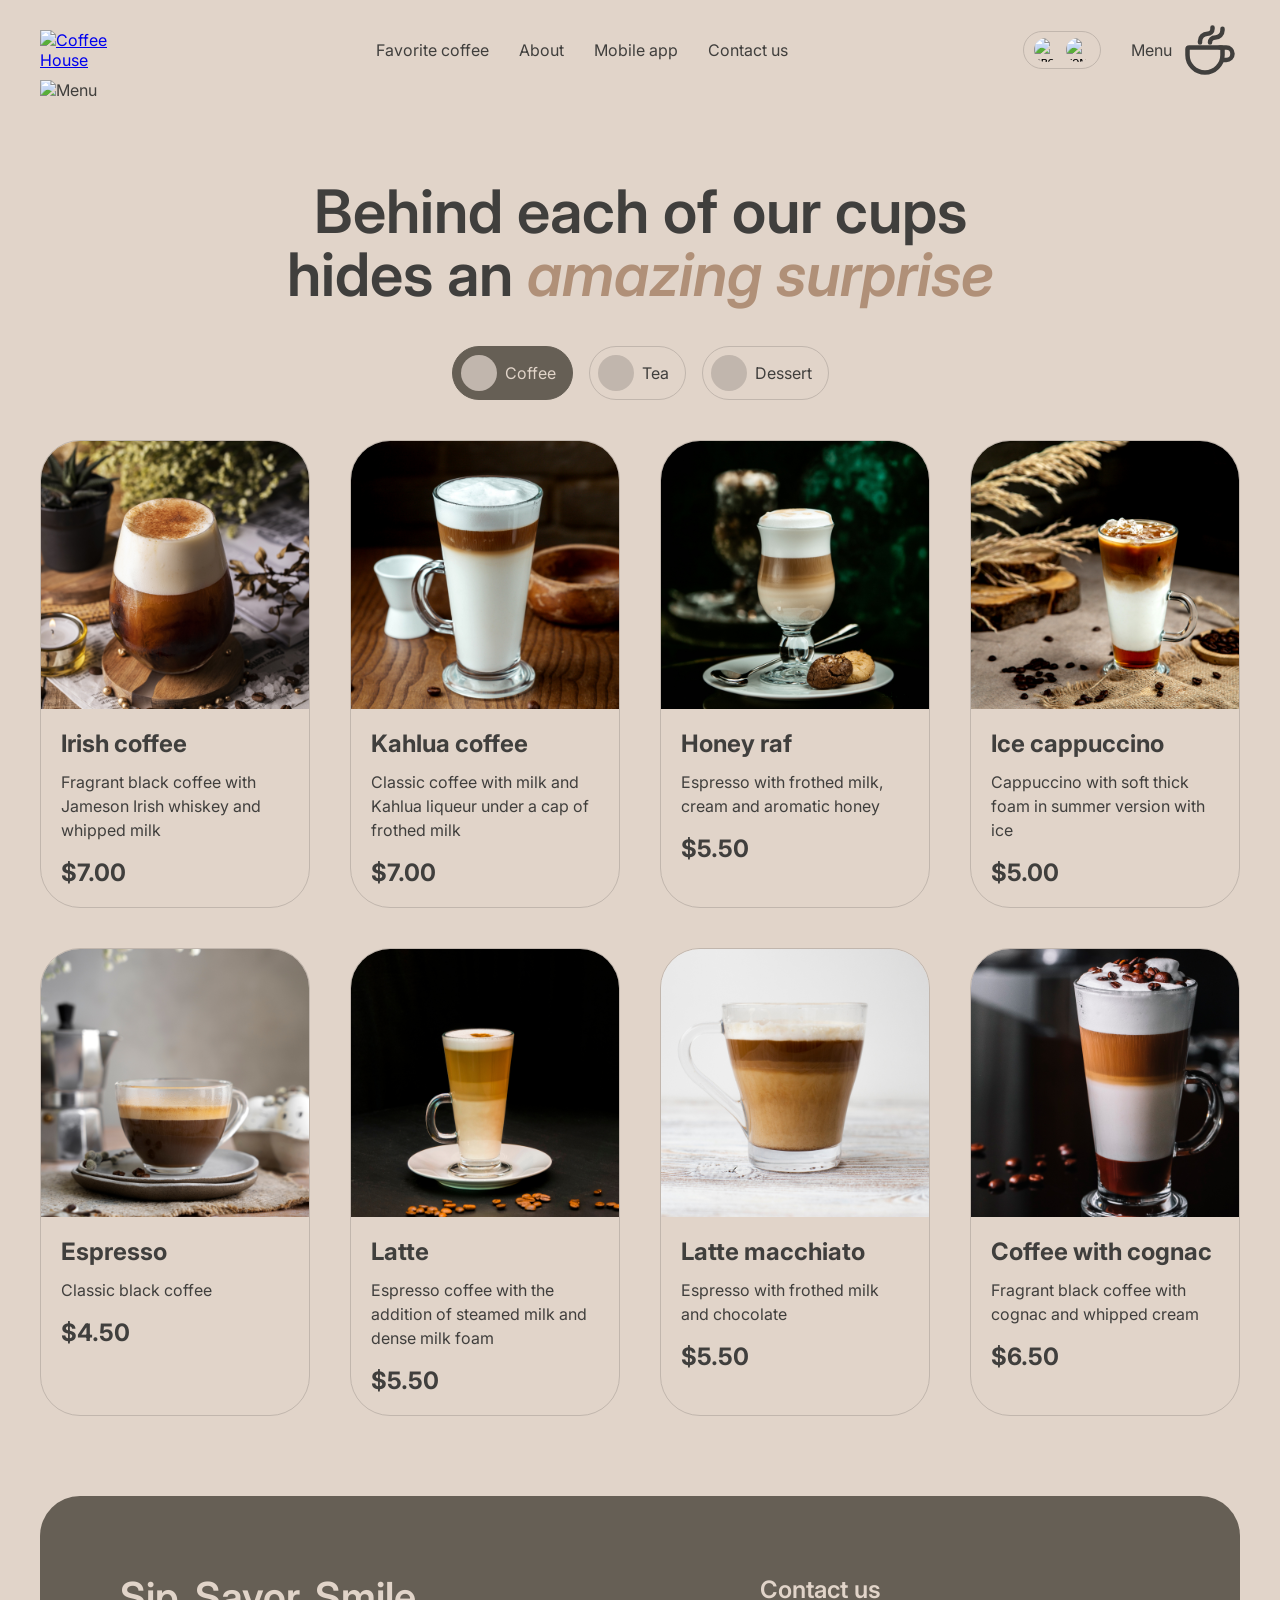
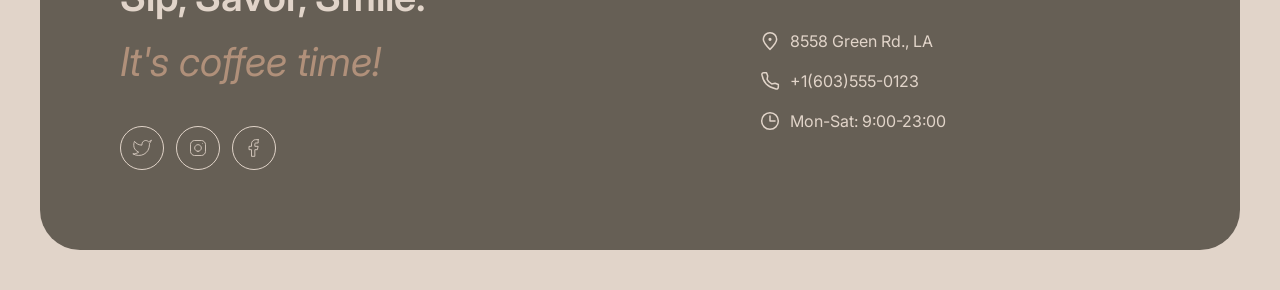
==== menu.html @ 7ecd3301 "feat: add burger menu and coffee cards" ====
<!DOCTYPE html>
<html lang="en">

<head>
    <meta charset="UTF-8">
    <meta name="viewport" content="width=device-width, initial-scale=1.0">
    <title>Coffee House</title>
    <link rel="preconnect" href="https://fonts.googleapis.com">
    <link rel="preconnect" href="https://fonts.gstatic.com" crossorigin>
    <link href="https://fonts.googleapis.com/css2?family=Inter:wght@400;500;600;700&display=swap" rel="stylesheet">
    <link rel="stylesheet" href="style.css">
</head>

<body>
    <header class="header">
        <div class="header-container">
            <a class="header-logo" href="index.html">
                <img class="logo-light" src="assets/logo.svg" alt="Coffee House">
                <img class="logo-dark" src="assets/logo (1).svg" alt="Coffee House"></a>
            <nav class="header-nav">
                <ul>
                    <li>
                        <a href="index.html#favorite">Favorite coffee</a>
                    </li>
                    <li>
                        <a href="index.html#about">About</a>
                    </li>
                    <li>
                        <a href="index.html#mobile">Mobile app</a>
                    </li>
                    <li>
                        <a href="#contacts">Contact us</a>
                    </li>
                </ul>
            </nav>
            <div class="header-actions">
                <button class="theme-button" id="theme-toggle" type="button">
                    <img src="assets/Light.svg" alt="светлая тема">
                    <img src="assets/Dark.svg" alt="темная тема">
                </button>
                <button class="mobile-menu-button" id="mobile-menu-button" type="button" aria-label="Открыть меню">
                    <span></span>
                    <span></span>
                </button>
                <a class="header-menu" href="menu.html">Menu
                    <img src="assets/coffee-cup.svg" alt="Menu">
                </a>
            </div>
        </div>
        <div class="mobile-menu" id="mobile-menu">
            <a href="index.html#favorite">Favorite coffee</a>
            <a href="index.html#about">About</a>
            <a href="index.html#mobile">Mobile app</a>
            <a href="#contacts">Contact us</a>
            <a href="menu.html">Menu
                <img src="assets/coffee-cup.svg" alt="Menu">
            </a>
        </div>
        <a class="header-menu" href="menu.html">
            <img src="assets/menu-item.svg" alt="Menu">
        </a>
        </div>
        </div>
    </header>
    <main>
        <section class="menu-page">
            <h1>Behind each of our cups hides an <span>amazing surprise</span></h1>
            <div class="menu-categories">
                <button class="menu-category active" type="button">
                    <span class="menu-category-dot"></span>
                    Coffee
                </button>

                <button class="menu-category" type="button">
                    <span class="menu-category-dot"></span>
                    Tea
                </button>

                <button class="menu-category" type="button">
                    <span class="menu-category-dot"></span>
                    Dessert
                </button>
            </div>
            <div class="menu-grid">
                <article class="menu-card">
                    <img src="assets/coffee-1.svg" alt="Irish coffee">
                    <div class="menu-card-content">
                        <h3>Irish coffee</h3>
                        <p>Fragrant black coffee with Jameson Irish whiskey and whipped milk</p>
                        <strong>$7.00</strong>
                    </div>
                </article>
                <article class="menu-card">
                    <img src="assets/coffee-2.svg" alt="Kahlua coffee">
                    <div class="menu-card-content">
                        <h3>Kahlua coffee</h3>
                        <p>Classic coffee with milk and Kahlua liqueur under a cap of frothed milk</p>
                        <strong>$7.00</strong>
                    </div>
                </article>

                <article class="menu-card">
                    <img src="assets/coffee-3.svg" alt="Honey raf">
                    <div class="menu-card-content">
                        <h3>Honey raf</h3>
                        <p>Espresso with frothed milk, cream and aromatic honey</p>
                        <strong>$5.50</strong>
                    </div>
                </article>

                <article class="menu-card">
                    <img src="assets/coffee-4.svg" alt="Ice cappuccino">
                    <div class="menu-card-content">
                        <h3>Ice cappuccino</h3>
                        <p>Cappuccino with soft thick foam in summer version with ice</p>
                        <strong>$5.00</strong>
                    </div>
                </article>

                <article class="menu-card">
                    <img src="assets/coffee-5.svg" alt="Espresso">
                    <div class="menu-card-content">
                        <h3>Espresso</h3>
                        <p>Classic black coffee</p>
                        <strong>$4.50</strong>
                    </div>
                </article>

                <article class="menu-card">
                    <img src="assets/coffee-6.svg" alt="Cappuccino">
                    <div class="menu-card-content">
                        <h3>Latte</h3>
                        <p>Espresso coffee with the addition of steamed milk and dense milk foam</p>
                        <strong>$5.50</strong>
                    </div>
                </article>

                <article class="menu-card">
                    <img src="assets/coffee-7.svg" alt="Latte">
                    <div class="menu-card-content">
                        <h3>Latte macchiato</h3>
                        <p>Espresso with frothed milk and chocolate</p>
                        <strong>$5.50</strong>
                    </div>
                </article>

                <article class="menu-card">
                    <img src="assets/coffee-8.svg" alt="Mocha">
                    <div class="menu-card-content">
                        <h3>Coffee with cognac</h3>
                        <p>Fragrant black coffee with cognac and whipped cream</p>
                        <strong>$6.50</strong>
                    </div>
                </article>
            </div>
            <div class="load-more-wrapper">
                <button class="load-more" type="button" aria-label="Load more">
                    <span>↓</span>
                </button>
            </div>
        </section>
    </main>
    <footer class="footer" id="contacts">
        <div class="footer-left">
            <h2>Sip, Savor, Smile.</h2>
            <p>It's coffee time!</p>
            <div class="footer-socials">
                <a href="#" aria-label="Twitter">
                    <img src="assets/twitter.svg">
                </a>
                <a href="#" aria-label="Instagram">
                    <img src="assets/instagram.svg">
                </a>
                <a href="#" aria-label="Facebook">
                    <img src="assets/facebook.svg">
                </a>
            </div>
        </div>
        <div class="footer-right">
            <h3>Contact us</h3>
            <a href="#" class="footer-contact">
                <img src="assets/pin-alt.svg">
                8558 Green Rd., LA
            </a>
            <a href="#" class="footer-contact">
                <img src="assets/phone.svg">
                +1(603)555-0123
            </a>
            <p class="footer-contact">
                <img src="assets/clock.svg">
                Mon-Sat: 9:00-23:00
            </p>
        </div>
    </footer>
    <script src="script.js"></script>
</body>

</html>
---- style.css ----
* {
    box-sizing: border-box;
}

html {
    scroll-behavior: smooth;
}

.header-nav a,
.header-menu {
    transition: color 0.3s ease;
}

.header-nav a:hover,
.header-menu:hover {
    color: #B0907A;
}

.hero-button {
    transition: background-color 0.3s ease,
        color 0.3s ease;
}

.hero-button:hover {
    background-color: #B0907A;
    color: #E1D4C9;
}

.theme-button img {
    transition: opacity 0.3s ease;
}

.theme-button img:hover {
    opacity: 0.6;
}

body {
    margin: 0;
    font-family: "Inter", sans-serif;
    background-color: #E1D4C9;
    color: #403F3D;
}

.header {
    padding: 20px 40px;
}

.header-container {
    display: flex;
    align-items: center;
    justify-content: space-between;
}

.header-logo .logo-dark {
    display: none;
}

.header-logo .logo-light {
    display: block;
}

.header-logo img {
    width: 100px;
    display: block;
}

.header-nav ul {
    display: flex;
    gap: 30px;
    list-style: none;
    margin: 0;
    padding: 0;
}

.header-nav a,
.header-menu {
    color: #403F3D;
    text-decoration: none;
}

.header-actions {
    display: flex;
    align-items: center;
    gap: 30px;
}

.header-menu {
    display: flex;
    align-items: center;
    gap: 8px;
}

.header-menu img {
    width: 60px;
}

.theme-button {
    display: flex;
    align-items: center;
    gap: 8px;
    border: 1px solid #c1b6ad;
    border-radius: 100px;
    background: transparent;
    padding: 6px 10px;
    cursor: pointer;
}

.theme-button img {
    width: 24px;
    height: 24px;
    border-radius: 50%;
    transition: background-color 0.3s ease;
}

.theme-button img:hover {
    background-color: #665F55;
}

.hero {
    min-height: 600px;
    margin: 0 40px;
    border-radius: 40px;
    background-image: url("assets/img-hero.jpg");
    background-size: cover;
    background-position: center;
    display: flex;
    align-items: center;
}

.hero-content {
    max-width: 530px;
    margin-left: 100px;
}

.hero h1 {
    margin: 0 0 24px;
    color: #e1d4c9;
    font-size: 60px;
    line-height: 1.05;
    font-weight: 600;
}

.hero h1 span {
    color: #b0907a;
    font-style: italic;
}

.hero p {
    margin: 0 0 40px;
    font-size: 16px;
    line-height: 1.5;
    color: #E1D4C9;
}

.hero-button {
    display: inline-flex;
    align-items: center;
    justify-content: center;
    min-width: 200px;
    padding: 20px 30px;
    border-radius: 100px;
    background-color: #E1D4C9;
    color: #403F3D;
    text-decoration: none;
    font-weight: 600;
    gap: 10px;
}

.hero-button img {
    width: 10px;
    height: 10px;
}

.hero-button:hover {
    background-color: #665F55;
    color: #E1D4C9;
}

.favorite {
    padding: 80px 40px;
    text-align: center;
}

.favorite h2 {
    margin: 0 auto 40px;
    color: #403F3D;
    font-size: 60px;
    line-height: 1.05;
    font-weight: 600;
}

.favorite h2 span {
    color: #B09078;
    font-style: italic;
}

.favorite-slider {
    display: flex;
    align-items: center;
    justify-content: space-between;
    width: 100%;
    margin: 0 auto;
}

.favorite-card {
    width: 480px;
    text-align: center;
}

.favorite-card>img {
    width: 100%;
    max-width: 480px;
    display: block;
    margin: 0 auto 20px;
}

.favorite-info h3 {
    margin: 0 0 16px;
    color: #403F3D;
    font-size: 24px;
}

.favorite-info p {
    max-width: 500px;
    margin: 0 auto 16px;
    color: #403F3D;
    font-size: 16px;
    line-height: 1.5;
}

.favorite-info strong {
    display: block;
    color: #403F3D;
    font-size: 24px;
}

.slider-button {
    width: 60px;
    height: 60px;
    border: 1px solid #403F3D;
    border-radius: 50%;
    background: transparent;
    color: #403F3D;
    font-size: 24px;
    cursor: pointer;
    transition: background-color 0.3s ease,
        border-color 0.3s ease,
        color 0.3s ease;
}

.slider-button:hover {
    background-color: #665F55;
    border-color: #665F55;
    color: #E1D4C9;
}

.slider-controls {
    display: flex;
    justify-content: center;
    gap: 8px;
    margin-top: 30px;
}

.slider-control {
    width: 40px;
    height: 4px;
    border-radius: 10px;
    background-color: #C1B6AD;
}

.slider-control.active {
    background-color: #403F3D;
}

.about {
    padding: 80px 40px;
}

.about h2 {
    margin: 0 0 40px;
    color: #403F3D;
    font-size: 60px;
    line-height: 1.05;
    font-weight: 500;
}

.about h2 span {
    color: #B09078;
    font-style: italic;
}

.about-gallery {
    display: flex;
    justify-content: center;
    gap: 40px;
}

.about-column {
    display: flex;
    flex-direction: column;
    gap: 40px;
    width: 50%;
}

.about-column img {
    width: 100%;
    display: block;
    border-radius: 20px;
    object-fit: cover;
}

.about-column:first-child img:first-child {
    height: 590px;
}

.about-column:first-child img:last-child {
    height: 430px;
}

.about-column:last-child img:first-child {
    height: 430px;
}

.about-column:last-child img:last-child {
    height: 590px;
}

/* Mobile app */

.mobile {
    margin: 0 40px;
    padding: 80px 0;
    display: flex;
    align-items: center;
    justify-content: space-between;
    gap: 40px;
}

.mobile-content {
    max-width: 630px;
}

.mobile h2 {
    margin: 0 0 40px;
    color: #403F3D;
    font-size: 60px;
    line-height: 1.05;
    font-weight: 600;
}

.mobile h2 span {
    color: #B09078;
    font-style: italic;
}

.mobile-content>p {
    max-width: 600px;
    margin: 0 0 40px;
    color: #403F3D;
    font-size: 16px;
    line-height: 1.5;
}

.mobile-buttons {
    display: flex;
    gap: 20px;
}

.mobile-button {
    display: flex;
    align-items: center;
    gap: 10px;
    min-width: 200px;
    padding: 12px 20px;
    border: 1px solid #403F3D;
    border-radius: 100px;
    color: #403F3D;
    text-decoration: none;
    transition: background-color 0.3s ease,
        color 0.3s ease;
    ;
}

.mobile-button:hover {
    background-color: #665F55;
    color: #E1D4C9;
}

.mobile-button-icon {
    font-size: 24px;
}

.mobile-button-icon img {
    transition: filter 0.3s ease;
}

.mobile-button:hover .mobile-button-icon img {
    filter: brightness(0) saturate(100%) invert(86%) sepia(11%) saturate(300%) hue-rotate(345deg) brightness(95%) contrast(90%);
}

.mobile-button small {
    display: block;
    font-size: 10px;
    line-height: 1.2;
}

.mobile-button span:last-child {
    font-size: 16px;
    font-weight: 600;
}

.mobile-image {
    flex-shrink: 0;
    width: 630px;
}

.mobile-image img {
    width: 100%;
    display: block;
}

/* Footer */

.footer {
    margin: 80px 40px 40px;
    padding: 80px;
    display: flex;
    justify-content: space-between;
    align-items: flex-start;
    gap: 40px;

    background-color: #665F55;
    border-radius: 40px;
}

.footer-left {
    max-width: 600px;
}

.footer-left h2 {
    margin: 0 0 20px;

    color: #E1D4C9;
    font-size: 40px;
    line-height: 1.05;
    font-weight: 600;
}

.footer-left p {
    margin: 0 0 40px;

    color: #B0907A;
    font-size: 40px;
    font-style: italic;
    line-height: 1.2;
}

.footer-socials {
    display: flex;
    gap: 12px;
}

.footer-socials a {
    width: 44px;
    height: 44px;

    display: flex;
    align-items: center;
    justify-content: center;

    border: 1px solid #E1D4C9;
    border-radius: 50%;

    transition: background-color 0.3s ease,
        opacity 0.3s ease;
}

.footer-socials a:hover {
    background-color: #E1D4C9;
}

.footer-socials a:hover img {
    filter: brightness(0) saturate(100%) invert(39%) sepia(8%) saturate(600%) hue-rotate(355deg) brightness(90%) contrast(90%);
}

.footer-socials a {
    transition: background-color 0.3s ease,
        border-color 0.3s ease;
}

.footer-socials img {
    width: 20px;
    height: 20px;
    display: block;
}

.footer-right {
    display: flex;
    flex-direction: column;
    gap: 16px;

    min-width: 400px;
}

.footer-right h3 {
    margin: 0 0 8px;

    color: #E1D4C9;
    font-size: 24px;
    line-height: 1.2;
    font-weight: 600;
}

.footer-contact {
    display: flex;
    align-items: center;
    gap: 10px;

    margin: 0;

    color: #E1D4C9;
    font-size: 16px;
    line-height: 1.5;
    text-decoration: none;
}

.footer-contact img {
    width: 20px;
    height: 20px;
    flex-shrink: 0;
}

a.footer-contact:hover {
    text-decoration: underline;
}

@media (max-width: 768px) {

    /* Header */

    .header {
        padding: 20px 30px;
    }

    .header-nav {
        display: none;
    }

    .header-actions {
        gap: 20px;
    }


    /* Hero */

    .hero {
        margin: 0 30px;
        min-height: 600px;
    }

    .hero-content {
        max-width: 100%;
        margin-left: 60px;
        margin-right: 60px;
    }

    .hero h1 {
        font-size: 50px;
    }


    /* Favorite */

    .favorite {
        padding: 60px 30px;
    }

    .favorite h2 {
        font-size: 50px;
        white-space: normal;
    }

    .favorite-slider {
        gap: 20px;
    }

    .favorite-card {
        width: min(480px, calc(100% - 120px));
    }

    .favorite-card>img {
        width: 100%;
    }

    .slider-button {
        width: 50px;
        height: 50px;
        flex-shrink: 0;
    }


    /* About */

    .about {
        padding: 60px 30px;
    }

    .about h2 {
        font-size: 50px;
    }

    .about-gallery {
        gap: 20px;
    }

    .about-column {
        gap: 20px;
        width: calc(50% - 10px);
    }

    .about-column:first-child img:first-child {
        height: 450px;
    }

    .about-column:first-child img:last-child {
        height: 320px;
    }

    .about-column:last-child img:first-child {
        height: 320px;
    }

    .about-column:last-child img:last-child {
        height: 450px;
    }


    /* Mobile app */

    .mobile {
        margin: 0 30px;
        padding: 60px 0;
        flex-direction: column;
        align-items: stretch;
    }

    .mobile-content {
        max-width: 100%;
    }

    .mobile h2 {
        font-size: 50px;
    }

    .mobile-image {
        width: 100%;
        max-width: 630px;
    }

    .mobile-buttons {
        flex-wrap: wrap;
    }


    /* Footer */

    .footer {
        margin: 60px 30px 30px;
        padding: 60px;
        flex-direction: column;
    }

    .footer-left {
        max-width: 100%;
    }

    .footer-right {
        min-width: 0;
        width: 100%;
    }

}

@media (max-width: 380px) {

    /* Header */

    .header {
        padding: 20px 16px;
    }

    .header-actions {
        gap: 12px;
    }

    .theme-button {
        padding: 5px 8px;
    }

    .theme-button img {
        width: 20px;
        height: 20px;
    }

    .header-menu {
        font-size: 14px;
    }


    /* Hero */

    .hero {
        margin: 0 16px;
        min-height: 550px;
        border-radius: 30px;
    }

    .hero-content {
        margin: 0 20px;
    }

    .hero h1 {
        font-size: 40px;
    }

    .hero p {
        font-size: 14px;
    }

    .hero-button {
        width: auto;
        min-width: 160px;
        padding: 16px 24px;
        justify-content: center;
    }


    /* Favorite */

    .favorite {
        padding: 50px 16px;
    }

    .favorite h2 {
        font-size: 40px;
        white-space: normal;
    }

    .favorite-slider {
        justify-content: center;
    }

    .favorite-card {
        width: calc(100% - 80px);
        margin: 0 auto;
    }

    .favorite-card>img {
        width: 100%;
        margin: 0 auto 20px;
    }

    .favorite-info h3 {
        font-size: 20px;
    }

    .favorite-info p {
        font-size: 14px;
    }

    .favorite-info strong {
        font-size: 20px;
    }

    .slider-button {
        display: none;
    }


    /* About */

    .about {
        padding: 50px 16px;
    }

    .about h2 {
        font-size: 40px;
    }

    .about-gallery {
        display: block;
    }

    .about-column:first-child img:last-child,
    .about-column:last-child img:first-child {
        display: none;
    }

    .about-column {
        width: 100%;
    }

    .about-column:first-child img:first-child,
    .about-column:last-child img:last-child {
        width: 100%;
        height: 400px !important;
        object-fit: cover;
        object-position: center;
        border-radius: 20px;
    }

    .about-column:last-child {
        margin-top: 20px;
    }

    /* Mobile app */

    .mobile {
        margin: 0 16px;
        padding: 50px 0;
    }

    .mobile h2 {
        font-size: 40px;
    }

    .mobile-content>p {
        font-size: 14px;
    }

    .mobile-buttons {
        flex-direction: column;
        align-items: flex-start;
        gap: 12px;
    }

    .mobile-button {
        width: auto;
        min-width: 180px;
        padding: 10px 16px;
    }


    /* Footer */

    .footer {
        margin: 50px 16px 16px;
        padding: 40px 24px;
        border-radius: 30px;
    }

    .footer-left h2 {
        font-size: 32px;
        white-space: nowrap;
        margin-bottom: 8px;
    }

    .footer-left p {
        font-size: 32px;
    }

    .footer-right h3 {
        font-size: 22px;
    }

    .footer-contact {
        font-size: 14px;
    }

    html {
        scroll-behavior: smooth;
    }

    .header-nav a,
    .header-menu {
        transition: color 0.3s ease;
    }

    .header-nav a:hover,
    .header-menu:hover {
        color: #B0907A;
    }

    .hero-button {
        transition: background-color 0.3s ease,
            color 0.3s ease;
    }

    .hero-button:hover {
        background-color: #B0907A;
        color: #E1D4C9;
    }

    .theme-button {
        transition: background-color 0.3s ease;
    }

    .theme-button:hover {
        background-color: #B0907A;
    }
}

body.dark-theme {
    background-color: #292826;
    color: #E1D4C9;
}

body.dark-theme .header-logo .logo-light {
    display: none;
}

body.dark-theme .header-logo .logo-dark {
    display: block;
}

body.dark-theme .header-nav a {
    color: #e1d4c9;
}

body.dark-theme .header-menu {
    color: #E1D4C9;
}

body.dark-theme .theme-button {
    border-color: #E1D4C9;
    color: #E1D4C9;
}

body.dark-theme .header-menu {
    color: #E1D4C9;
}

body.dark-theme .header-menu img {
    filter: brightness(0) saturate(100%) invert(86%) sepia(11%) saturate(300%) hue-rotate(345deg) brightness(95%) contrast(90%);
}

body.dark-theme .hero h1 {
    color: #E1D4C9;
}

body.dark-theme .hero p {
    color: #E1D4C9;
}

body.dark-theme .hero-button {
    background-color: #403F3D;
    color: #E1D4C9;
}

body.dark-theme .favorite h2,
body.dark-theme .favorite-info h3,
body.dark-theme .favorite-info p,
body.dark-theme .favorite-info strong {
    color: #E1D4C9;
}

body.dark-theme .slider-button {
    border-color: #E1D4C9;
    color: #E1D4C9;
}

body.dark-theme .slider-button:hover {
    background-color: #403F3D;
    border-color: transparent;
    color: #E1D4C9;
}

body.dark-theme .slider-control.active {
    background-color: #E1D4C9;
}

body.dark-theme .about h2 {
    color: #E1D4C9;
}

body.dark-theme .mobile h2,
body.dark-theme .mobile-content>p {
    color: #E1D4C9;
}

body.dark-theme .mobile-button {
    border-color: #E1D4C9;
    color: #E1D4C9;
}

body.dark-theme .mobile-button:hover {
    background-color: #403F3D;
    border-color: transparent;
    color: #E1D4C9;
}

body.dark-theme .mobile-button-icon img {
    filter: brightness(0) saturate(100%) invert(86%) sepia(11%) saturate(300%) hue-rotate(345deg) brightness(95%) contrast(90%);
}


body.dark-theme .footer {
    background-color: #403F3D;
}

/* MENU PAGE */

.menu-page {
    padding: 60px 40px 0;
    text-align: center;
}

.menu-page h1 {
    max-width: 800px;
    margin: 0 auto 40px;
    color: #403F3D;
    font-size: 60px;
    line-height: 1.05;
    font-weight: 600;
}

.menu-page h1 span {
    color: #B09078;
    font-style: italic;
}

.menu-categories {
    display: flex;
    justify-content: center;
    gap: 16px;
    margin-bottom: 40px;
}

.menu-category {
    display: flex;
    align-items: center;
    gap: 8px;
    padding: 8px 16px 8px 8px;
    border: 1px solid #C1B6AD;
    border-radius: 100px;
    background: transparent;
    color: #403F3D;
    font-family: inherit;
    font-size: 16px;
    cursor: pointer;
}

.menu-category.active {
    background-color: #665F55;
    border-color: #665F55;
    color: #E1D4C9;
}

.menu-category-dot {
    width: 36px;
    height: 36px;
    border-radius: 50%;
    background-color: #C1B6AD;
    display: block;
    flex-shrink: 0;
}

.menu-grid {
    display: grid;
    grid-template-columns: repeat(4, 1fr);
    gap: 40px;
}

.menu-card {
    overflow: hidden;
    border: 1px solid #C1B6AD;
    border-radius: 40px;
    text-align: left;
}

.menu-card>img {
    width: 100%;
    display: block;
}

.menu-card-content {
    padding: 20px;
}

.menu-card-content h3 {
    margin: 0 0 12px;
    color: #403F3D;
    font-size: 24px;
}

.menu-card-content p {
    margin: 0 0 16px;
    color: #403F3D;
    font-size: 16px;
    line-height: 1.5;
}

.menu-card-content strong {
    display: block;
    color: #403F3D;
    font-size: 24px;
}

.load-more {
    display: none;
}

@media (max-width: 768px) {

    body {
        overflow-x: hidden;
    }

    .menu-page {
        padding: 40px 20px 0;
    }

    .menu-page h1 {
        font-size: 40px;
    }

    .menu-grid {
        grid-template-columns: repeat(2, 1fr);
        gap: 20px;
    }

    .menu-card {
        border-radius: 30px;
    }

    .menu-card-content {
        padding: 16px;
    }

    .menu-card-content h3 {
        font-size: 20px;
    }

    .menu-card:nth-child(n + 5) {
        display: none;
    }

    .load-more-wrapper {
        width: 100%;
        display: flex;
        justify-content: center;
        margin-top: 40px;
    }

    .load-more {
        display: flex;
        align-items: center;
        justify-content: center;
        width: 60px;
        height: 60px;
        margin: 0;
        padding: 0;
        border: 1px solid #403F3D;
        border-radius: 50%;
        background-color: transparent;
        color: #403F3D;
        font-family: inherit;
        font-size: 24px;
        cursor: pointer;
    }
}

@media (max-width: 380px) {

    .menu-page {
        padding: 30px 16px 0;
    }

    .menu-page h1 {
        font-size: 32px;
    }

    .menu-categories {
        gap: 8px;
    }

    .menu-category {
        padding: 6px 12px 6px 6px;
        font-size: 14px;
    }

    .menu-category-dot {
        width: 30px;
        height: 30px;
    }

    .menu-grid {
        display: grid;
        grid-template-columns: 1fr;
        gap: 20px;
    }

    .menu-card {
        border-radius: 24px;
    }

    .load-more {
        display: flex;
        margin: 40px auto 0;
    }
}

body.dark-theme .menu-page h1,
body.dark-theme .menu-card-content h3,
body.dark-theme .menu-card-content p,
body.dark-theme .menu-card-content strong {
    color: #E1D4C9;
}

body.dark-theme .menu-category {
    color: #E1D4C9;
    border-color: #C1B6AD;
}

body.dark-theme .menu-category.active {
    background-color: #665F55;
    border-color: #665F55;
    color: #E1D4C9;
}

body.dark-theme .menu-card {
    border-color: #C1B6AD;
}

body.dark-theme .load-more {
    border-color: #E1D4C9;
    color: #E1D4C9;
}

body.dark-theme .load-more:hover {
    background-color: #403F3D;
    border-color: #403F3D;
}

/* Mobile menu */

.mobile-menu-button {
    display: none;
    width: 44px;
    height: 44px;
    padding: 0;
    border: 1px solid #403F3D;
    border-radius: 50%;
    background: transparent;
    cursor: pointer;
    align-items: center;
    justify-content: center;
    flex-direction: column;
    gap: 6px;
}

.mobile-menu-button span {
    display: block;
    width: 20px;
    height: 2px;
    background-color: #403F3D;
    border-radius: 2px;
    transition: transform 0.3s ease;
}

.mobile-menu-button.active span:first-child {
    transform: translateY(4px) rotate(45deg);
}

.mobile-menu-button.active span:last-child {
    transform: translateY(-4px) rotate(-45deg);
}

.mobile-menu {
    display: none;
}

@media (max-width: 768px) {

    .header {
        position: relative;
        z-index: 20;
    }

    .header-menu {
        display: none;
    }

    .mobile-menu-button {
        display: flex;
    }

    .header-actions {
        gap: 12px;
    }

    .mobile-menu {
        position: fixed;
        top: 0;
        left: 0;
        z-index: 10;
        width: 100%;
        height: 100vh;
        display: none;
        flex-direction: column;
        align-items: center;
        justify-content: center;
        gap: 32px;
        background-color: #E1D4C9;
    }

    .mobile-menu a {
        display: block;
        color: #403F3D;
        text-decoration: none;
        font-size: 32px;
        line-height: 1.2;
    }

    .mobile-menu.active {
        display: flex;
    }

}

/* Mobile menu dark theme */

body.dark-theme .mobile-menu-button {
    border-color: #E1D4C9;
}

body.dark-theme .mobile-menu-button span {
    background-color: #E1D4C9;
}

body.dark-theme .mobile-menu {
    background-color: #292826;
}

body.dark-theme .mobile-menu a {
    color: #E1D4C9;
}

@media (max-width: 768px) {

    .header {
        position: relative;
        z-index: 20;
    }

    .header-container {
        position: relative;
        z-index: 30;
    }

    .header-menu {
        display: none;
    }

    .mobile-menu-button {
        display: flex;
        position: relative;
        z-index: 40;
    }

    .header-actions {
        gap: 12px;
    }

    .mobile-menu {
        position: fixed;
        top: 0;
        left: 0;
        z-index: 20;
        width: 100%;
        height: 100vh;
        display: none;
        flex-direction: column;
        align-items: center;
        justify-content: center;
        gap: 32px;
        background-color: #E1D4C9;
    }

    .mobile-menu a {
        display: block;
        color: #403F3D;
        text-decoration: none;
        font-size: 32px;
        line-height: 1.2;
    }

    .mobile-menu.active {
        display: flex;
    }
}
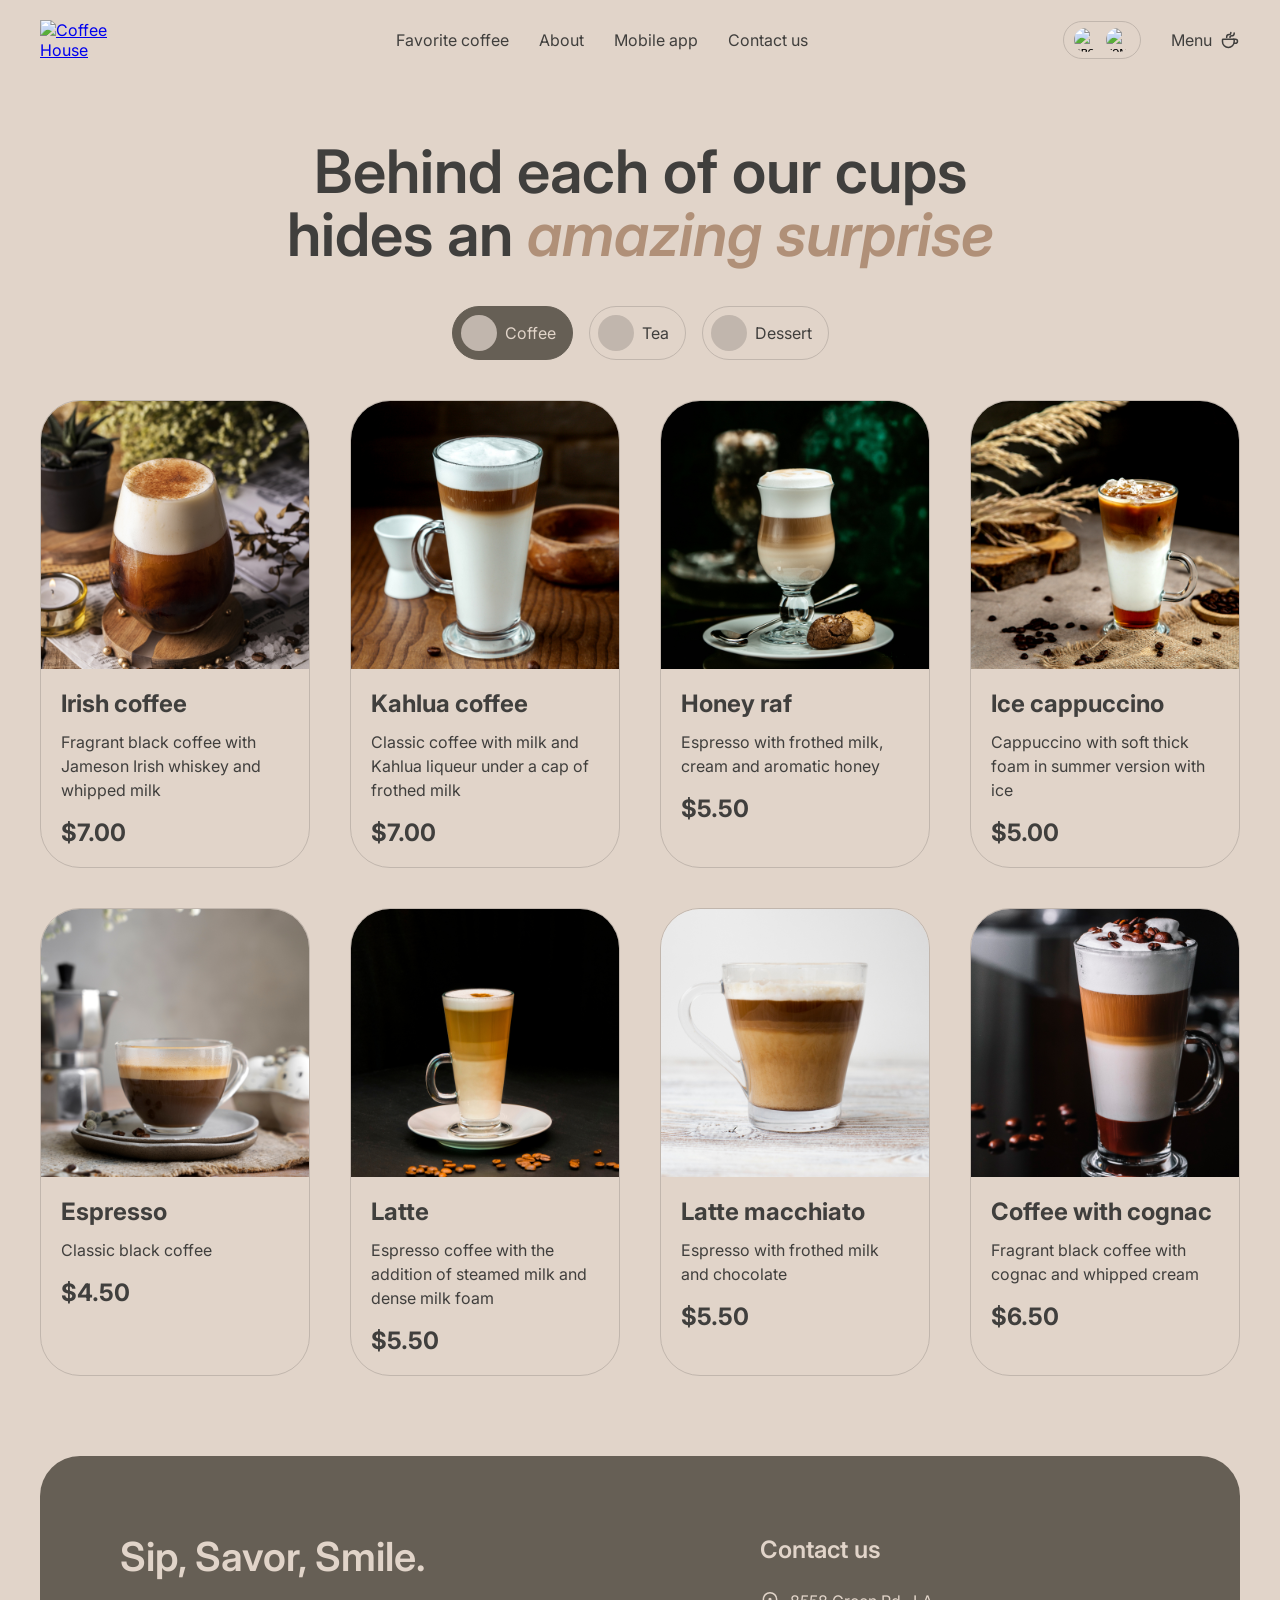
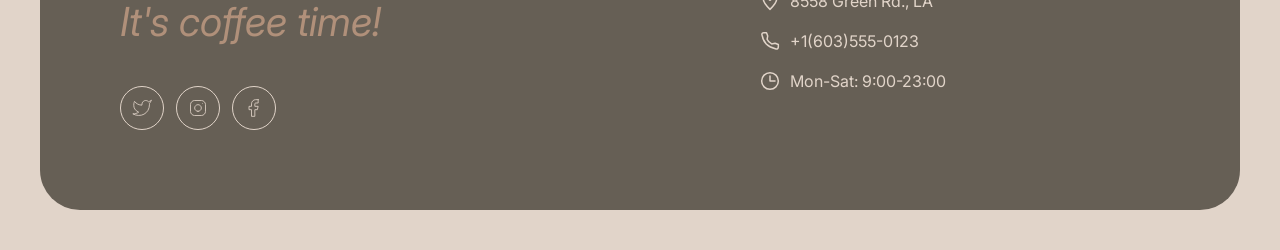
==== commit db9e55fc: "feat: add slider" ====
--- a/menu.html
+++ b/menu.html
@@ -56,9 +56,6 @@
                 <img src="assets/coffee-cup.svg" alt="Menu">
             </a>
         </div>
-        <a class="header-menu" href="menu.html">
-            <img src="assets/menu-item.svg" alt="Menu">
-        </a>
         </div>
         </div>
     </header>
@@ -165,20 +162,21 @@
             <h2>Sip, Savor, Smile.</h2>
             <p>It's coffee time!</p>
             <div class="footer-socials">
-                <a href="#" aria-label="Twitter">
+                <a href="https://twitter.com/" aria-label="Twitter">
                     <img src="assets/twitter.svg">
                 </a>
-                <a href="#" aria-label="Instagram">
+                <a href="https://instagram.com/" aria-label="Instagram">
                     <img src="assets/instagram.svg">
                 </a>
-                <a href="#" aria-label="Facebook">
+                <a href="https://facebook.com/" aria-label="Facebook">
                     <img src="assets/facebook.svg">
                 </a>
             </div>
         </div>
         <div class="footer-right">
             <h3>Contact us</h3>
-            <a href="#" class="footer-contact">
+            <a href="https://www.google.com/maps/search/8558+Green+Rd+LA/@48.5033317,-122.3348632,17z/data=!3m1!4b1?entry=ttu&g_ep=EgoyMDI2MDkxNS4wIKXMDSoASAFQAw%3D%3D"
+                class="footer-contact">
                 <img src="assets/pin-alt.svg">
                 8558 Green Rd., LA
             </a>
--- a/style.css
+++ b/style.css
@@ -91,7 +91,7 @@
 }
 
 .header-menu img {
-    width: 60px;
+    width: 20px;
 }
 
 .theme-button {
@@ -203,11 +203,29 @@
 }
 
 .favorite-card {
+    display: none;
     width: 480px;
     text-align: center;
-}
-
-.favorite-card>img {
+    animation: favorite-fade 0.4s ease;
+}
+
+.favorite-card:first-of-type {
+    display: block;
+}
+
+@keyframes favorite-fade {
+    from {
+        opacity: 0;
+        transform: translateY(10px);
+    }
+
+    to {
+        opacity: 1;
+        transform: translateY(0);
+    }
+}
+
+.favorite-card img {
     width: 100%;
     max-width: 480px;
     display: block;
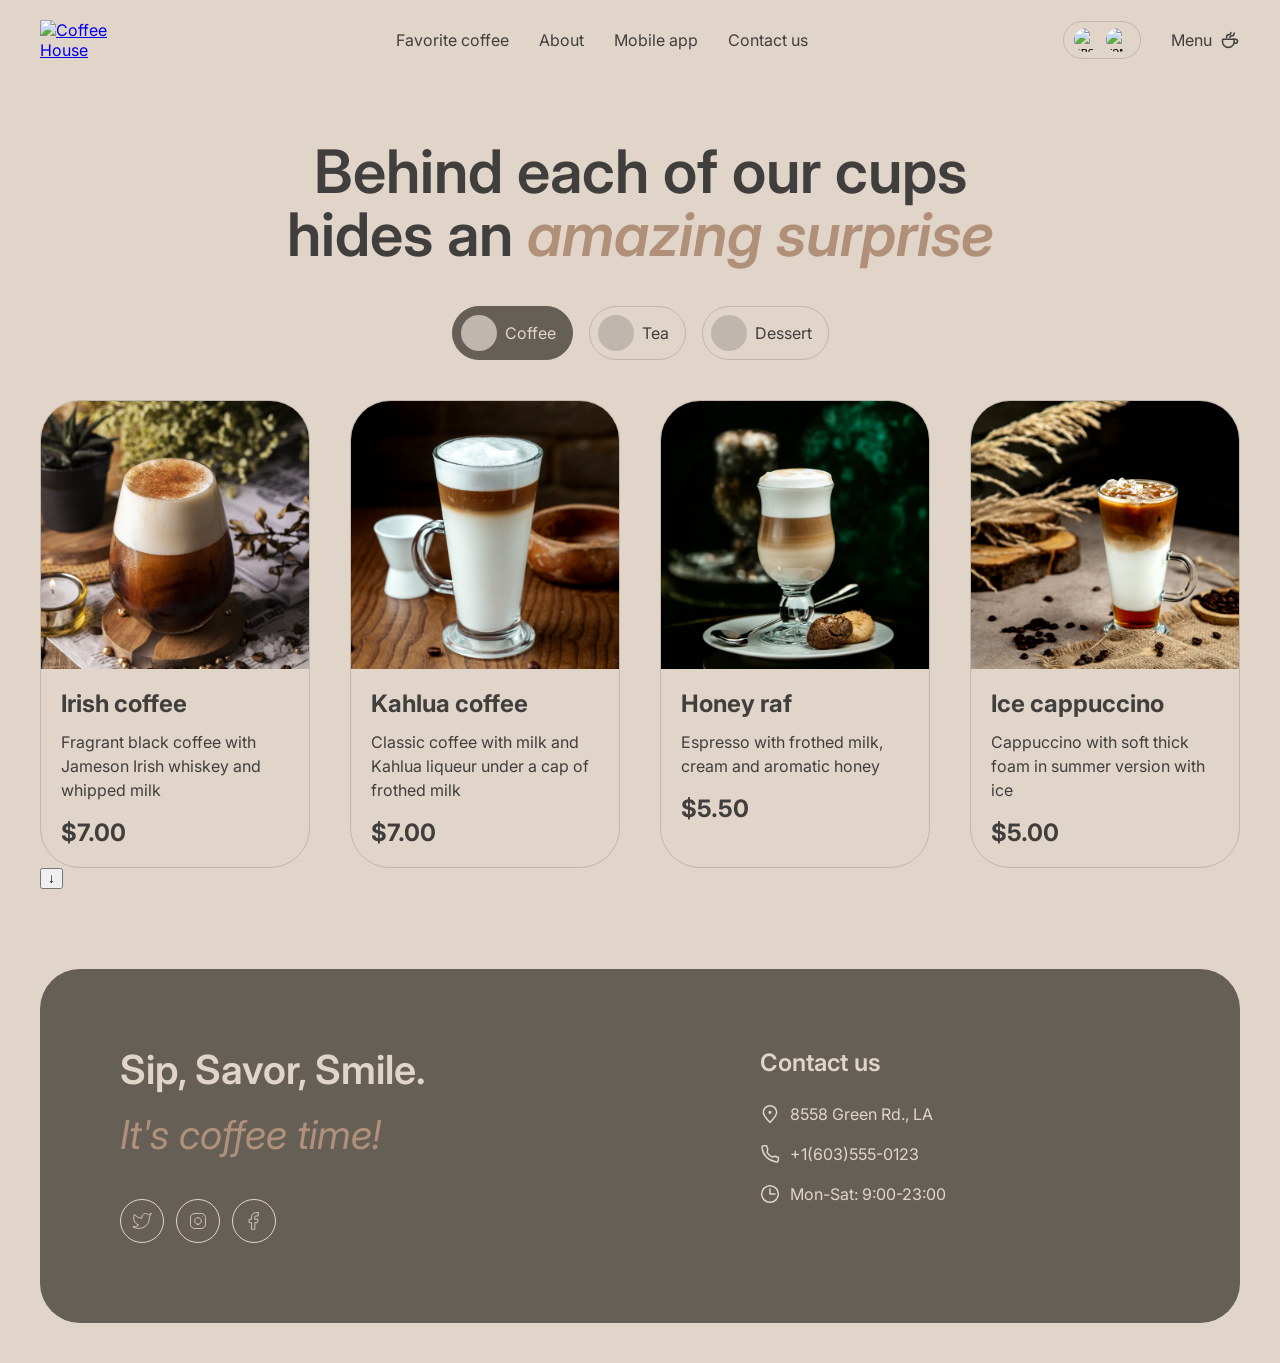
==== commit a17e8231: "feat: add menu categories and load more" ====
--- a/menu.html
+++ b/menu.html
@@ -4,6 +4,7 @@
 <head>
     <meta charset="UTF-8">
     <meta name="viewport" content="width=device-width, initial-scale=1.0">
+    <link rel="icon" type="image/svg" href="assets/coffee-cup.svg">
     <title>Coffee House</title>
     <link rel="preconnect" href="https://fonts.googleapis.com">
     <link rel="preconnect" href="https://fonts.gstatic.com" crossorigin>
@@ -16,7 +17,7 @@
         <div class="header-container">
             <a class="header-logo" href="index.html">
                 <img class="logo-light" src="assets/logo.svg" alt="Coffee House">
-                <img class="logo-dark" src="assets/logo (1).svg" alt="Coffee House"></a>
+                <img class="logo-dark" src="assets/logo-1.svg" alt="Coffee House"></a>
             <nav class="header-nav">
                 <ul>
                     <li>
@@ -56,100 +57,27 @@
                 <img src="assets/coffee-cup.svg" alt="Menu">
             </a>
         </div>
-        </div>
-        </div>
     </header>
     <main>
         <section class="menu-page">
             <h1>Behind each of our cups hides an <span>amazing surprise</span></h1>
             <div class="menu-categories">
-                <button class="menu-category active" type="button">
+                <button class="menu-category active" type="button" data-category="coffee">
                     <span class="menu-category-dot"></span>
                     Coffee
                 </button>
 
-                <button class="menu-category" type="button">
+                <button class="menu-category" type="button" data-category="tea">
                     <span class="menu-category-dot"></span>
                     Tea
                 </button>
 
-                <button class="menu-category" type="button">
+                <button class="menu-category" type="button" data-category="dessert">
                     <span class="menu-category-dot"></span>
                     Dessert
                 </button>
             </div>
-            <div class="menu-grid">
-                <article class="menu-card">
-                    <img src="assets/coffee-1.svg" alt="Irish coffee">
-                    <div class="menu-card-content">
-                        <h3>Irish coffee</h3>
-                        <p>Fragrant black coffee with Jameson Irish whiskey and whipped milk</p>
-                        <strong>$7.00</strong>
-                    </div>
-                </article>
-                <article class="menu-card">
-                    <img src="assets/coffee-2.svg" alt="Kahlua coffee">
-                    <div class="menu-card-content">
-                        <h3>Kahlua coffee</h3>
-                        <p>Classic coffee with milk and Kahlua liqueur under a cap of frothed milk</p>
-                        <strong>$7.00</strong>
-                    </div>
-                </article>
-
-                <article class="menu-card">
-                    <img src="assets/coffee-3.svg" alt="Honey raf">
-                    <div class="menu-card-content">
-                        <h3>Honey raf</h3>
-                        <p>Espresso with frothed milk, cream and aromatic honey</p>
-                        <strong>$5.50</strong>
-                    </div>
-                </article>
-
-                <article class="menu-card">
-                    <img src="assets/coffee-4.svg" alt="Ice cappuccino">
-                    <div class="menu-card-content">
-                        <h3>Ice cappuccino</h3>
-                        <p>Cappuccino with soft thick foam in summer version with ice</p>
-                        <strong>$5.00</strong>
-                    </div>
-                </article>
-
-                <article class="menu-card">
-                    <img src="assets/coffee-5.svg" alt="Espresso">
-                    <div class="menu-card-content">
-                        <h3>Espresso</h3>
-                        <p>Classic black coffee</p>
-                        <strong>$4.50</strong>
-                    </div>
-                </article>
-
-                <article class="menu-card">
-                    <img src="assets/coffee-6.svg" alt="Cappuccino">
-                    <div class="menu-card-content">
-                        <h3>Latte</h3>
-                        <p>Espresso coffee with the addition of steamed milk and dense milk foam</p>
-                        <strong>$5.50</strong>
-                    </div>
-                </article>
-
-                <article class="menu-card">
-                    <img src="assets/coffee-7.svg" alt="Latte">
-                    <div class="menu-card-content">
-                        <h3>Latte macchiato</h3>
-                        <p>Espresso with frothed milk and chocolate</p>
-                        <strong>$5.50</strong>
-                    </div>
-                </article>
-
-                <article class="menu-card">
-                    <img src="assets/coffee-8.svg" alt="Mocha">
-                    <div class="menu-card-content">
-                        <h3>Coffee with cognac</h3>
-                        <p>Fragrant black coffee with cognac and whipped cream</p>
-                        <strong>$6.50</strong>
-                    </div>
-                </article>
-            </div>
+            <div class="menu-grid"></div>
             <div class="load-more-wrapper">
                 <button class="load-more" type="button" aria-label="Load more">
                     <span>↓</span>
@@ -163,13 +91,13 @@
             <p>It's coffee time!</p>
             <div class="footer-socials">
                 <a href="https://twitter.com/" aria-label="Twitter">
-                    <img src="assets/twitter.svg">
+                    <img src="assets/twitter.svg" alt="twitter">
                 </a>
                 <a href="https://instagram.com/" aria-label="Instagram">
-                    <img src="assets/instagram.svg">
+                    <img src="assets/instagram.svg" alt="instagram">
                 </a>
                 <a href="https://facebook.com/" aria-label="Facebook">
-                    <img src="assets/facebook.svg">
+                    <img src="assets/facebook.svg" alt="facebook">
                 </a>
             </div>
         </div>
@@ -177,15 +105,15 @@
             <h3>Contact us</h3>
             <a href="https://www.google.com/maps/search/8558+Green+Rd+LA/@48.5033317,-122.3348632,17z/data=!3m1!4b1?entry=ttu&g_ep=EgoyMDI2MDkxNS4wIKXMDSoASAFQAw%3D%3D"
                 class="footer-contact">
-                <img src="assets/pin-alt.svg">
+                <img src="assets/pin-alt.svg" alt="">
                 8558 Green Rd., LA
             </a>
             <a href="#" class="footer-contact">
-                <img src="assets/phone.svg">
+                <img src="assets/phone.svg" alt="">
                 +1(603)555-0123
             </a>
             <p class="footer-contact">
-                <img src="assets/clock.svg">
+                <img src="assets/clock.svg" alt="">
                 Mon-Sat: 9:00-23:00
             </p>
         </div>
--- a/style.css
+++ b/style.css
@@ -4,6 +4,11 @@
 
 html {
     scroll-behavior: smooth;
+}
+
+html,
+body {
+    overflow-x: hidden;
 }
 
 .header-nav a,
@@ -325,6 +330,11 @@
     display: block;
     border-radius: 20px;
     object-fit: cover;
+    transition: transform 0.3s ease;
+}
+
+.about-column img:hover {
+    transform: scale(0.9);
 }
 
 .about-column:first-child img:first-child {
@@ -789,11 +799,6 @@
     .favorite-info strong {
         font-size: 20px;
     }
-
-    .slider-button {
-        display: none;
-    }
-
 
     /* About */
 
@@ -1095,7 +1100,7 @@
     padding: 20px;
 }
 
-.menu-card-content h3 {
+.menu-card-content h2 {
     margin: 0 0 12px;
     color: #403F3D;
     font-size: 24px;
@@ -1116,13 +1121,16 @@
 
 .load-more {
     display: none;
+    transition: background-color 0.3s ease, border-color 0.3s ease, color 0.3s ease;
+}
+
+.load-more:hover {
+    background-color: #665F55;
+    border-color: #665F55;
+    color: #E1D4C9;
 }
 
 @media (max-width: 768px) {
-
-    body {
-        overflow-x: hidden;
-    }
 
     .menu-page {
         padding: 40px 20px 0;
@@ -1145,12 +1153,8 @@
         padding: 16px;
     }
 
-    .menu-card-content h3 {
+    .menu-card-content h2 {
         font-size: 20px;
-    }
-
-    .menu-card:nth-child(n + 5) {
-        display: none;
     }
 
     .load-more-wrapper {
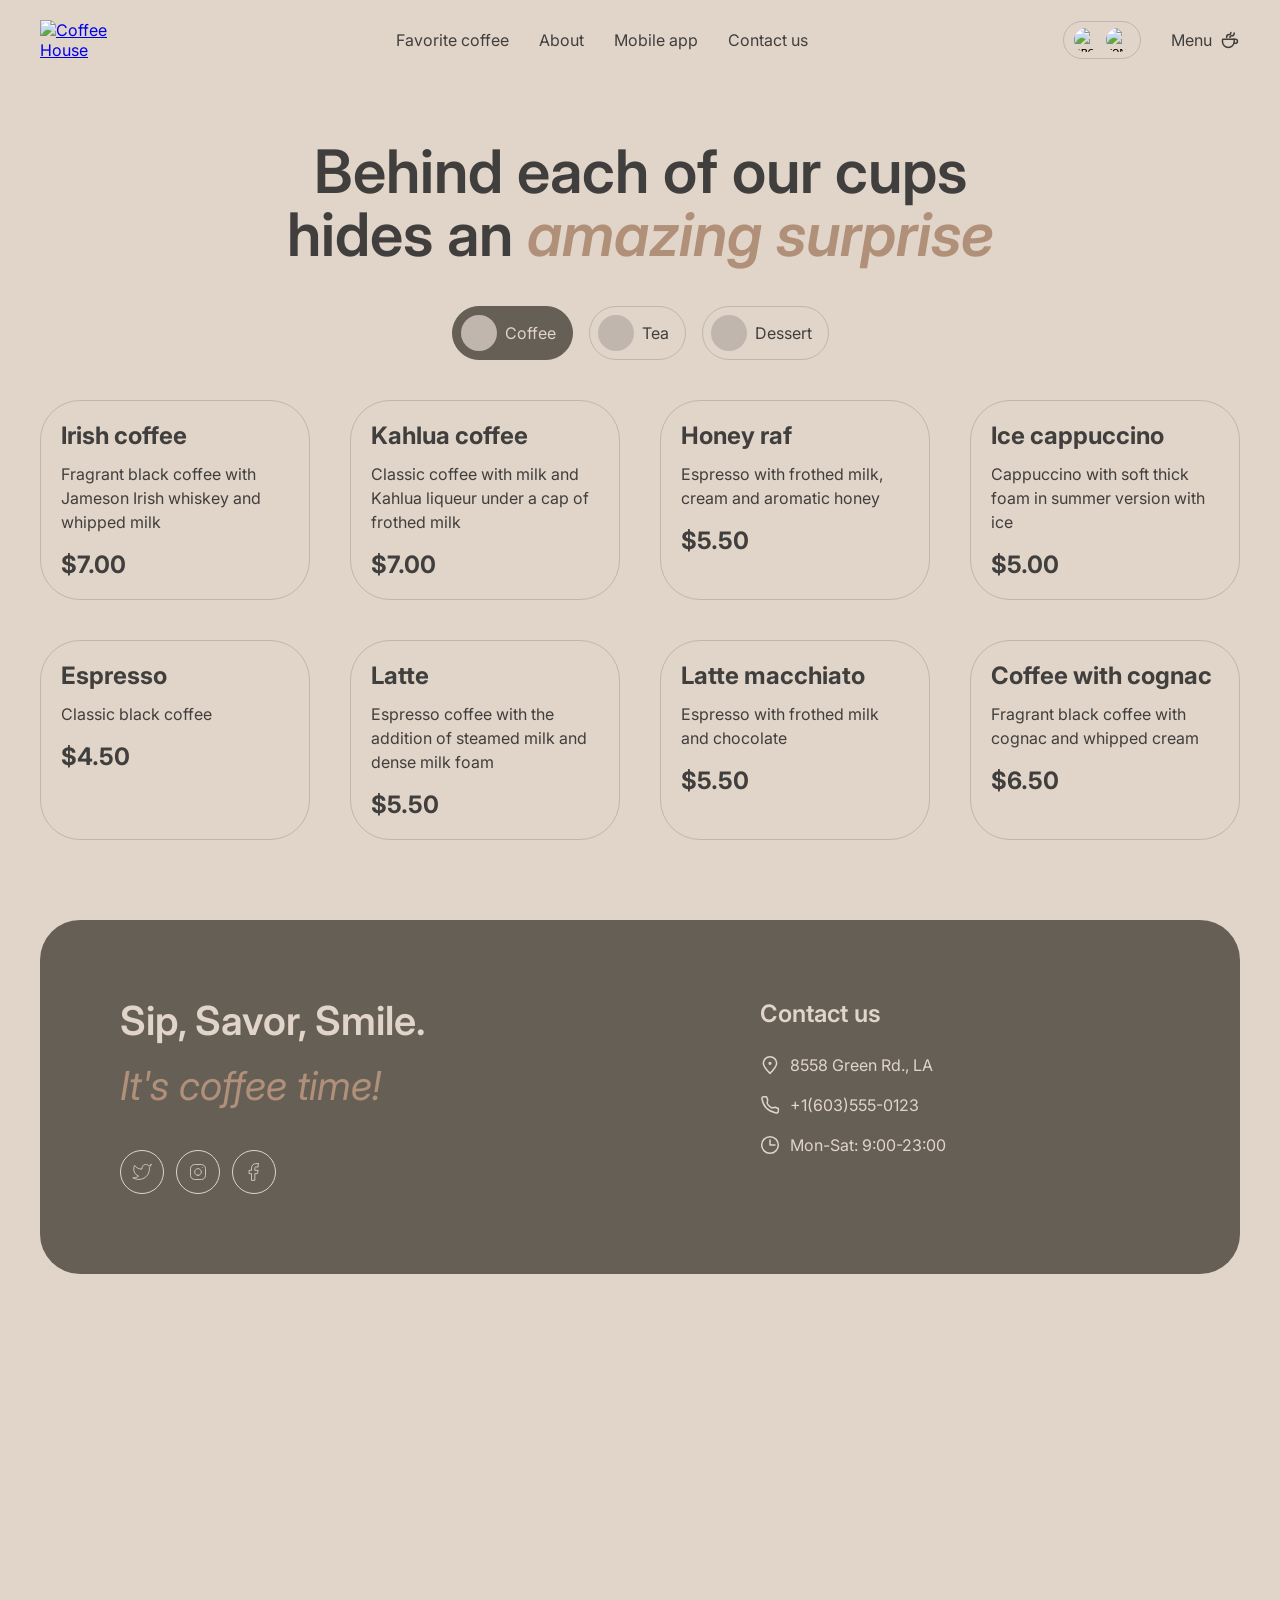
==== commit dd1d82da: "feat: add product modal" ====
--- a/menu.html
+++ b/menu.html
@@ -85,6 +85,49 @@
             </div>
         </section>
     </main>
+<div class="modal" id="modal">
+    <div class="modal-overlay"></div>
+
+    <div class="modal-content">
+        <div class="modal-image">
+            <img id="modal-image" src="" alt="">
+        </div>
+
+        <div class="modal-info">
+            <h2 id="modal-title"></h2>
+
+            <p id="modal-description"></p>
+
+            <div class="modal-parameter">
+                <p class="modal-parameter-title">Size:</p>
+
+                <div class="modal-options" id="modal-sizes"></div>
+            </div>
+
+            <div class="modal-parameter">
+                <p class="modal-parameter-title">Additives:</p>
+
+                <div class="modal-options" id="modal-additives"></div>
+            </div>
+
+            <div class="modal-total">
+                <strong>Total:</strong>
+                <strong id="modal-price"></strong>
+            </div>
+
+            <div class="modal-warning">
+                <img src="assets/info-empty.svg" alt="">
+                <p>
+                    The cost is not final. Download our mobile app to see the final price and place your order. Earn loyalty points and enjoy your favorite coffee with up to 20% discount.
+                </p>
+            </div>
+
+            <button class="modal-close" type="button">
+                Close
+            </button>
+        </div>
+    </div>
+</div>
     <footer class="footer" id="contacts">
         <div class="footer-left">
             <h2>Sip, Savor, Smile.</h2>
--- a/style.css
+++ b/style.css
@@ -1410,4 +1410,167 @@
     .mobile-menu.active {
         display: flex;
     }
+}
+
+.modal {
+    display: none;
+    position: fixed;
+    z-index: 1000;
+    inset: 0;
+    align-items: center;
+    justify-content: center;
+}
+
+.modal.active {
+    display: flex;
+}
+
+.modal-overlay {
+    position: absolute;
+    inset: 0;
+    background-color: rgba(64, 63, 61, 0.8);
+}
+
+.modal-content {
+    position: relative;
+    z-index: 1;
+    display: grid;
+    grid-template-columns: 310px 1fr;
+    gap: 40px;
+    width: min(800px, calc(100% - 40px));
+    padding: 20px;
+    border-radius: 40px;
+    background-color: #E1D4C9;
+}
+
+.modal-image {
+    width: 310px;
+    height: 310px;
+}
+
+.modal-image img {
+    width: 100%;
+    height: 100%;
+    object-fit: cover;
+    display: block;
+    border-radius: 30px;
+}
+
+.modal-info {
+    display: flex;
+    flex-direction: column;
+    min-width: 0;
+    text-align: left;
+}
+
+.modal-info h2 {
+    margin: 0 0 12px;
+    color: #403F3D;
+    font-size: 24px;
+}
+
+.modal-info > p {
+    margin: 0 0 20px;
+    color: #403F3D;
+    line-height: 1.5;
+}
+
+.modal-parameter {
+    margin-bottom: 20px;
+}
+
+.modal-parameter-title {
+    margin: 0 0 8px;
+    color: #403F3D;
+    font-size: 16px;
+}
+
+.modal-options {
+    display: flex;
+    flex-wrap: wrap;
+    gap: 8px;
+}
+
+.modal-option {
+    display: flex;
+    align-items: center;
+    gap: 8px;
+    padding: 4px 12px 4px 4px;
+    border: 1px solid #C1B6AD;
+    border-radius: 100px;
+    background-color: transparent;
+    color: #403F3D;
+    font-family: inherit;
+    cursor: pointer;
+}
+
+.modal-option-circle {
+    display: flex;
+    align-items: center;
+    justify-content: center;
+    width: 32px;
+    height: 32px;
+    flex-shrink: 0;
+    border-radius: 50%;
+    background-color: #C1B6AD;
+    color: #403F3D;
+}
+
+.modal-option.active {
+    background-color: #665F55;
+    color: #E1D4C9;
+}
+
+.modal-option.active .modal-option-circle {
+    background-color: #E1D4C9;
+    color: #403F3D;
+}
+
+.modal-total {
+    display: flex;
+    justify-content: space-between;
+    align-items: center;
+    margin-top: auto;
+    padding-top: 20px;
+    border-bottom: 1px solid #C1B6AD;
+    padding-bottom: 20px;
+    color: #403F3D;
+    font-size: 24px;
+}
+
+.modal-total strong {
+    font-size: 24px;
+}
+
+.modal-warning {
+    display: flex;
+    gap: 8px;
+    margin-top: 12px;
+    color: #403F3D;
+}
+
+.modal-warning img {
+    width: 16px;
+    height: 16px;
+    flex-shrink: 0;
+}
+
+.modal-warning p {
+    margin: 0;
+    font-size: 10px;
+    line-height: 1.4;
+}
+
+.modal-close {
+    width: 100%;
+    min-height: 44px;
+    margin-top: 20px;
+    border: 1px solid #403F3D;
+    border-radius: 100px;
+    background-color: transparent;
+    color: #403F3D;
+    font-family: inherit;
+    font-size: 16px;
+    font-weight: 600;
+    cursor: pointer;
 }
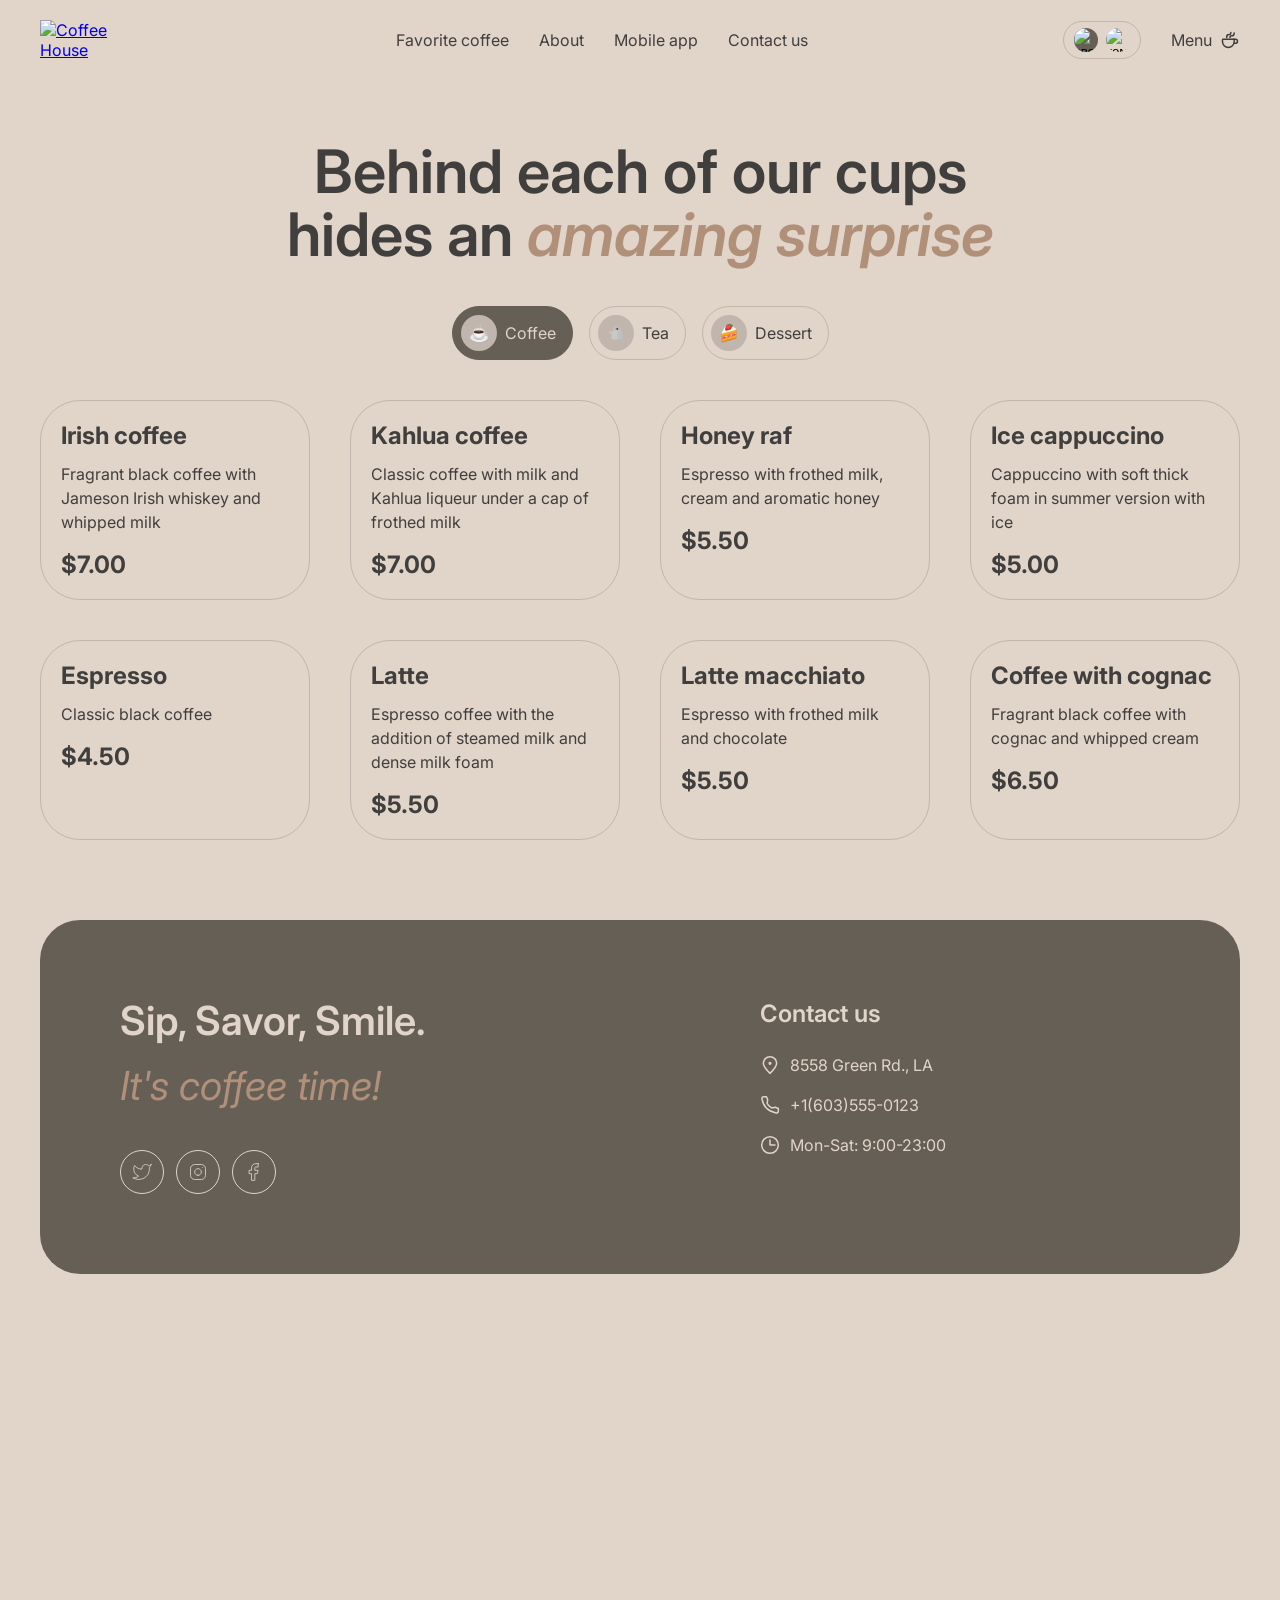
==== commit 6a9b39e9: "feat: add categore icons" ====
--- a/menu.html
+++ b/menu.html
@@ -63,17 +63,23 @@
             <h1>Behind each of our cups hides an <span>amazing surprise</span></h1>
             <div class="menu-categories">
                 <button class="menu-category active" type="button" data-category="coffee">
-                    <span class="menu-category-dot"></span>
+                    <span class="menu-category-dot">
+                        <img src="assets/coffee.svg" alt="">
+                    </span>
                     Coffee
                 </button>
 
                 <button class="menu-category" type="button" data-category="tea">
-                    <span class="menu-category-dot"></span>
+                    <span class="menu-category-dot">
+                        <img src="assets/kettle.svg" alt="">
+                    </span>
                     Tea
                 </button>
 
                 <button class="menu-category" type="button" data-category="dessert">
-                    <span class="menu-category-dot"></span>
+                    <span class="menu-category-dot">
+                        <img src="assets/cake.svg" alt="">
+                    </span>
                     Dessert
                 </button>
             </div>
--- a/style.css
+++ b/style.css
@@ -117,7 +117,11 @@
     transition: background-color 0.3s ease;
 }
 
-.theme-button img:hover {
+body:not(.dark-theme) .theme-button img:first-child {
+    background-color: #665F55;
+}
+
+body.dark-theme .theme-button img:last-child {
     background-color: #665F55;
 }
 
@@ -200,16 +204,18 @@
 }
 
 .favorite-slider {
-    display: flex;
+    display: grid;
+    grid-template-columns: 60px minmax(480px, 480px) 60px;
     align-items: center;
     justify-content: space-between;
+    gap: 40px;
     width: 100%;
     margin: 0 auto;
 }
 
 .favorite-card {
     display: none;
-    width: 480px;
+    width: 100%;
     text-align: center;
     animation: favorite-fade 0.4s ease;
 }
@@ -221,12 +227,12 @@
 @keyframes favorite-fade {
     from {
         opacity: 0;
-        transform: translateY(10px);
+        transform: translateX(20px);
     }
 
     to {
         opacity: 1;
-        transform: translateY(0);
+        transform: translateX(0);
     }
 }
 
@@ -609,11 +615,12 @@
     }
 
     .favorite-slider {
+        grid-template-columns: 50px minmax(0, 1fr) 50px;
         gap: 20px;
     }
 
     .favorite-card {
-        width: min(480px, calc(100% - 120px));
+        width: 100%;
     }
 
     .favorite-card>img {
@@ -773,15 +780,15 @@
         font-size: 40px;
         white-space: normal;
     }
-
     .favorite-slider {
-        justify-content: center;
-    }
+        grid-template-columns: 44px minmax(0, 1fr) 44px;
+        gap: 8px;
+}
 
     .favorite-card {
-        width: calc(100% - 80px);
-        margin: 0 auto;
-    }
+        width: 100%;
+        margin: 0;
+}
 
     .favorite-card>img {
         width: 100%;
@@ -799,6 +806,12 @@
     .favorite-info strong {
         font-size: 20px;
     }
+
+    .slider-button {
+    width: 44px;
+    height: 44px;
+    font-size: 20px;
+}
 
     /* About */
 
@@ -1074,8 +1087,16 @@
     height: 36px;
     border-radius: 50%;
     background-color: #C1B6AD;
+    display: flex;
+    align-items: center;
+    justify-content: center;
+    flex-shrink: 0;
+}
+
+.menu-category-dot img {
+    width: 20px;
+    height: 20px;
     display: block;
-    flex-shrink: 0;
 }
 
 .menu-grid {
@@ -1223,7 +1244,7 @@
 }
 
 body.dark-theme .menu-page h1,
-body.dark-theme .menu-card-content h3,
+body.dark-theme .menu-card-content h2,
 body.dark-theme .menu-card-content p,
 body.dark-theme .menu-card-content strong {
     color: #E1D4C9;
@@ -1573,4 +1594,123 @@
     font-size: 16px;
     font-weight: 600;
     cursor: pointer;
+}
+
+html.modal-open,
+body.modal-open {
+    overflow: hidden;
+}
+
+html.menu-open,
+body.menu-open {
+    overflow: hidden;
+}
+
+@media (max-width: 768px) {
+
+    .modal-content {
+        width: calc(100% - 40px);
+        grid-template-columns: 280px 1fr;
+        gap: 20px;
+        padding: 20px;
+    }
+
+    .modal-image {
+        width: 280px;
+        height: 280px;
+    }
+
+    .modal-options {
+        display: grid;
+        grid-template-columns: repeat(2, max-content);
+        gap: 8px;
+    }
+
+}
+
+@media (max-width: 380px) {
+
+    .modal-content {
+        width: 100%;
+        min-height: 100vh;
+        grid-template-columns: 1fr;
+        gap: 0;
+        padding: 20px;
+        border-radius: 0;
+        overflow-y: auto;
+    }
+
+    .modal-image {
+        display: none;
+    }
+
+    .modal-info {
+        width: 100%;
+    }
+
+    .modal-info h2 {
+        font-size: 24px;
+    }
+
+    .modal-options {
+        display: grid;
+        grid-template-columns: repeat(2, max-content);
+        gap: 8px;
+    }
+
+    .modal-total {
+        margin-top: 20px;
+    }
+
+}
+
+body.dark-theme .modal-content {
+    background-color: #403F3D;
+}
+
+body.dark-theme .modal-info h2,
+body.dark-theme .modal-info > p,
+body.dark-theme .modal-parameter-title,
+body.dark-theme .modal-option,
+body.dark-theme .modal-total,
+body.dark-theme .modal-warning {
+    color: #E1D4C9;
+}
+
+body.dark-theme .modal-option {
+    border: 1px solid #C1B6AD;
+    color: #E1D4C9;
+}
+
+body.dark-theme .modal-option-circle {
+    background-color: #665F55;
+    color: #E1D4C9;
+}
+
+body.dark-theme .modal-option.active {
+    border-color: transparent;
+    background-color: #292826;
+    color: #E1D4C9;
+}
+
+body.dark-theme .modal-option.active .modal-option-circle {
+    background-color: #665F55;
+    color: #E1D4C9;
+}
+
+body.dark-theme .modal-total {
+    border-color: #C1B6AD;
+}
+
+body.dark-theme .modal-close {
+    border-color: #E1D4C9;
+    color: #E1D4C9;
+}
+
+html {
+    scrollbar-width: none;
+}
+
+html::-webkit-scrollbar {
+    display: none;
 }
